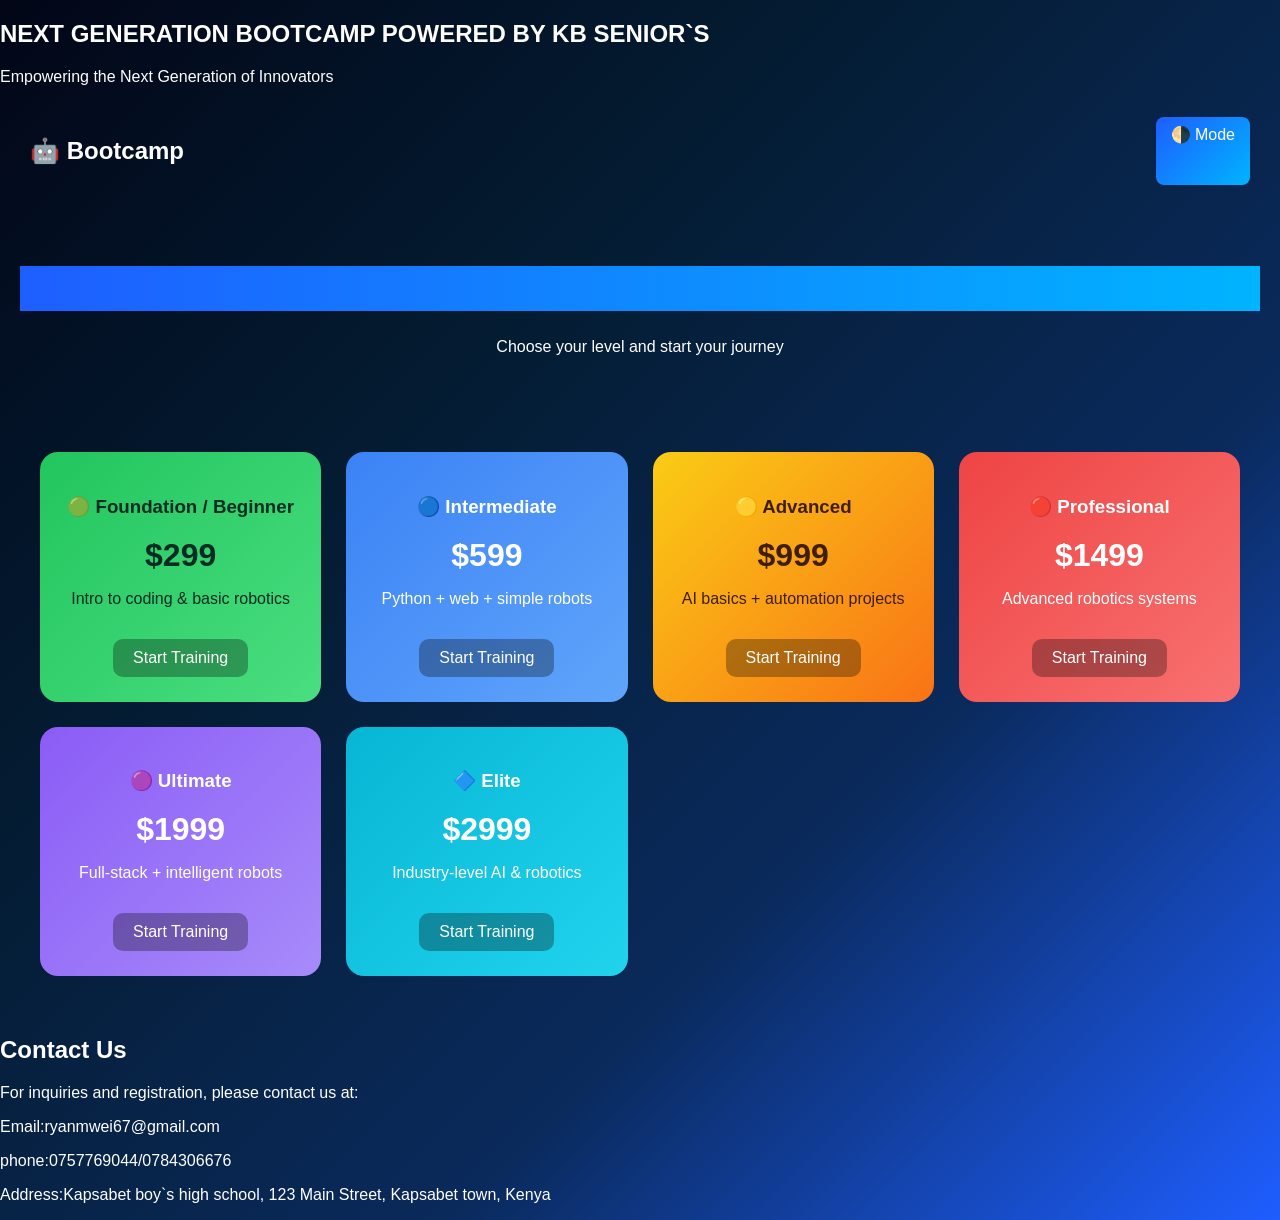
==== price/index1.html @ b8b3be38 "first commit" ====
<!DOCTYPE html>
<html lang="en">
<head>
<meta charset="UTF-8">
<meta name="viewport" content="width=device-width, initial-scale=1.0">
<title>Bootcamp Pricing</title>

<style>

/* ===== THEME ===== */
:root {
  --bg: linear-gradient(135deg, #020617, #041c32, #0a2a5c, #1e5eff);
  --text: #ffffff;
  --card-bg: rgba(255,255,255,0.05);
}

.light-mode {
  --bg: linear-gradient(135deg, #f0f9ff, #e0f2fe, #bae6fd);
  --text: #020617;
  --card-bg: rgba(0,0,0,0.05);
}

/* ===== BODY ===== */
body {
  margin: 0;
  font-family: 'Segoe UI', sans-serif;
  background: var(--bg);
  color: var(--text);
  transition: 0.4s;
}

/* ===== NAVBAR ===== */
.navbar {
  display: flex;
  justify-content: space-between;
  padding: 15px 30px;
}

.toggle {
  cursor: pointer;
  padding: 8px 15px;
  border-radius: 8px;
  background: linear-gradient(135deg, #1e5eff, #00b4ff);
  color: white;
}

/* ===== GRID ===== */
.grid {
  display: grid;
  grid-template-columns: repeat(auto-fit, minmax(250px, 1fr));
  gap: 25px;
  padding: 40px;
}

/* ===== CARD ===== */
.card {
  padding: 25px;
  border-radius: 18px;
  text-align: center;
  background: var(--card-bg);
  backdrop-filter: blur(10px);
  transition: 0.3s;
}

.card:hover {
  transform: translateY(-10px) scale(1.03);
}

/* ===== LEVEL COLORS ===== */
.card:nth-child(1) { background: linear-gradient(135deg, #22c55e, #4ade80); color: #022c22; }
.card:nth-child(2) { background: linear-gradient(135deg, #3b82f6, #60a5fa); }
.card:nth-child(3) { background: linear-gradient(135deg, #facc15, #f97316); color: #3f1d00; }
.card:nth-child(4) { background: linear-gradient(135deg, #ef4444, #f87171); }
.card:nth-child(5) { background: linear-gradient(135deg, #8b5cf6, #a78bfa); }
.card:nth-child(6) { background: linear-gradient(135deg, #06b6d4, #22d3ee); }

/* ===== PRICE ===== */
.price {
  font-size: 2rem;
  margin: 10px 0;
  font-weight: bold;
}

/* ===== BUTTON ===== */
.btn {
  display: inline-block;
  margin-top: 15px;
  padding: 10px 20px;
  border-radius: 10px;
  background: rgba(0,0,0,0.3);
  color: white;
  text-decoration: none;
  transition: 0.3s;
}

.btn:hover {
  background: rgba(0,0,0,0.6);
}

.light-mode .btn {
  background: rgba(0,0,0,0.1);
  color: #020617;
}

/* ===== HEADER ===== */
.header {
  text-align: center;
  padding: 40px 20px;
}

.header h1 {
  font-size: 2.5rem;
  background: linear-gradient(90deg, #1e5eff, #00b4ff);
  /* -webkit-background-clip: text; */
  -webkit-text-fill-color: transparent;
}

</style>
</head>

<section id="home" class="section">
    <h1>NEXT GENERATION<span> BOOTCAMP</span>
        <span> POWERED BY KB SENIOR`S</span></h1>
    <p>Empowering the Next Generation of Innovators</p>
</section>

<body>

<!-- NAVBAR -->
<div class="navbar">
  <h2>🤖 Bootcamp</h2>
  <span class="toggle" onclick="toggleMode()">🌗 Mode</span>
</div>

<!-- HEADER -->
<div class="header">
  <h1>Robotics & Programming Bootcamp</h1>
  <p>Choose your level and start your journey</p>
</div>

<!-- GRID -->
<div class="grid">

  <div class="card">
    <h3>🟢 Foundation / Beginner</h3>
    <p class="price">$299</p>
    <p>Intro to coding & basic robotics</p>
    <a href="#" class="btn">Start Training</a>
  </div>

  <div class="card">
    <h3>🔵 Intermediate</h3>
    <p class="price">$599</p>
    <p>Python + web + simple robots</p>
    <a href="#" class="btn">Start Training</a>
  </div>

  <div class="card">
    <h3>🟡 Advanced</h3>
    <p class="price">$999</p>
    <p>AI basics + automation projects</p>
    <a href="#" class="btn">Start Training</a>
  </div>

  <div class="card">
    <h3>🔴 Professional</h3>
    <p class="price">$1499</p>
    <p>Advanced robotics systems</p>
    <a href="#" class="btn">Start Training</a>
  </div>

  <div class="card">
    <h3>🟣 Ultimate</h3>
    <p class="price">$1999</p>
    <p>Full-stack + intelligent robots</p>
    <a href="#" class="btn">Start Training</a>
  </div>

  <div class="card">
    <h3>🔷 Elite</h3>
    <p class="price">$2999</p>
    <p>Industry-level AI & robotics</p>
    <a href="#" class="btn">Start Training</a>
  </div>

</div>

<!-- SCRIPT -->
<script>
function toggleMode() {
  document.body.classList.toggle("light-mode");

  if (document.body.classList.contains("light-mode")) {
    localStorage.setItem("theme", "light");
  } else {
    localStorage.setItem("theme", "dark");
  }
}

window.onload = () => {
  if (localStorage.getItem("theme") === "light") {
    document.body.classList.add("light-mode");
  }
};
</script>

</body>
<section id="contact" class="section">
    <h2>Contact Us</h2>
    <p>For inquiries and registration, please contact us at:</p>
    <p>Email:ryanmwei67@gmail.com</p>
    <p>phone:0757769044/0784306676</p>
    <p>Address:Kapsabet boy`s high school, 123 Main Street, Kapsabet town, Kenya</p>
</section>
</html>
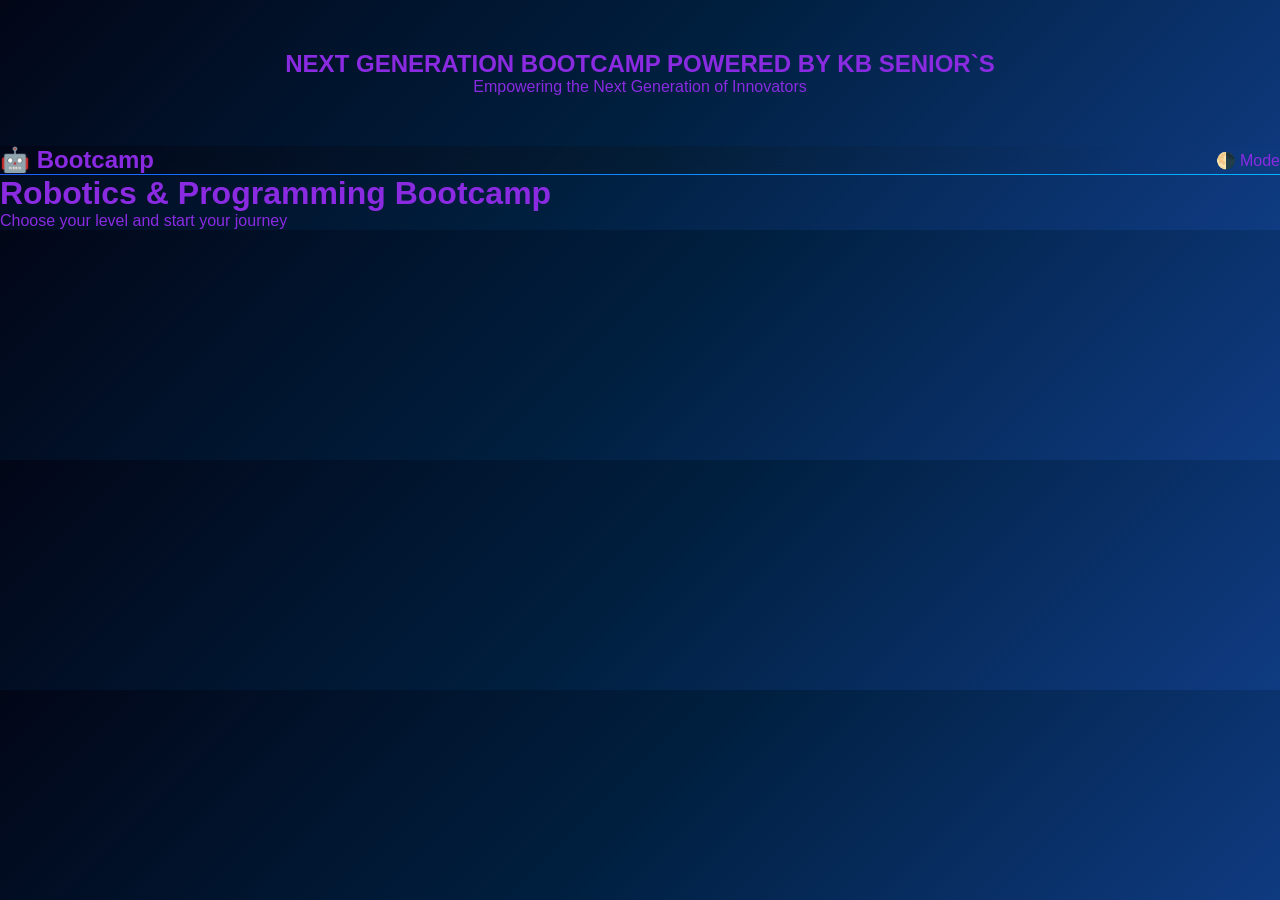
==== commit 7c797857: "cleanup: restructure client/server, fix JS syntax, theme loading, CSS selector fixes" ====
--- a/price/index1.html
+++ b/price/index1.html
@@ -1,130 +1,18 @@
+<!-- price/index1.html - fixed window.onload and script include -->
 <!DOCTYPE html>
 <html lang="en">
 <head>
 <meta charset="UTF-8">
 <meta name="viewport" content="width=device-width, initial-scale=1.0">
 <title>Bootcamp Pricing</title>
-
-<style>
-
-/* ===== THEME ===== */
-:root {
-  --bg: linear-gradient(135deg, #020617, #041c32, #0a2a5c, #1e5eff);
-  --text: #ffffff;
-  --card-bg: rgba(255,255,255,0.05);
-}
-
-.light-mode {
-  --bg: linear-gradient(135deg, #f0f9ff, #e0f2fe, #bae6fd);
-  --text: #020617;
-  --card-bg: rgba(0,0,0,0.05);
-}
-
-/* ===== BODY ===== */
-body {
-  margin: 0;
-  font-family: 'Segoe UI', sans-serif;
-  background: var(--bg);
-  color: var(--text);
-  transition: 0.4s;
-}
-
-/* ===== NAVBAR ===== */
-.navbar {
-  display: flex;
-  justify-content: space-between;
-  padding: 15px 30px;
-}
-
-.toggle {
-  cursor: pointer;
-  padding: 8px 15px;
-  border-radius: 8px;
-  background: linear-gradient(135deg, #1e5eff, #00b4ff);
-  color: white;
-}
-
-/* ===== GRID ===== */
-.grid {
-  display: grid;
-  grid-template-columns: repeat(auto-fit, minmax(250px, 1fr));
-  gap: 25px;
-  padding: 40px;
-}
-
-/* ===== CARD ===== */
-.card {
-  padding: 25px;
-  border-radius: 18px;
-  text-align: center;
-  background: var(--card-bg);
-  backdrop-filter: blur(10px);
-  transition: 0.3s;
-}
-
-.card:hover {
-  transform: translateY(-10px) scale(1.03);
-}
-
-/* ===== LEVEL COLORS ===== */
-.card:nth-child(1) { background: linear-gradient(135deg, #22c55e, #4ade80); color: #022c22; }
-.card:nth-child(2) { background: linear-gradient(135deg, #3b82f6, #60a5fa); }
-.card:nth-child(3) { background: linear-gradient(135deg, #facc15, #f97316); color: #3f1d00; }
-.card:nth-child(4) { background: linear-gradient(135deg, #ef4444, #f87171); }
-.card:nth-child(5) { background: linear-gradient(135deg, #8b5cf6, #a78bfa); }
-.card:nth-child(6) { background: linear-gradient(135deg, #06b6d4, #22d3ee); }
-
-/* ===== PRICE ===== */
-.price {
-  font-size: 2rem;
-  margin: 10px 0;
-  font-weight: bold;
-}
-
-/* ===== BUTTON ===== */
-.btn {
-  display: inline-block;
-  margin-top: 15px;
-  padding: 10px 20px;
-  border-radius: 10px;
-  background: rgba(0,0,0,0.3);
-  color: white;
-  text-decoration: none;
-  transition: 0.3s;
-}
-
-.btn:hover {
-  background: rgba(0,0,0,0.6);
-}
-
-.light-mode .btn {
-  background: rgba(0,0,0,0.1);
-  color: #020617;
-}
-
-/* ===== HEADER ===== */
-.header {
-  text-align: center;
-  padding: 40px 20px;
-}
-
-.header h1 {
-  font-size: 2.5rem;
-  background: linear-gradient(90deg, #1e5eff, #00b4ff);
-  /* -webkit-background-clip: text; */
-  -webkit-text-fill-color: transparent;
-}
-
-</style>
+<link rel="stylesheet" href="/style.css">
 </head>
-
+<body>
 <section id="home" class="section">
-    <h1>NEXT GENERATION<span> BOOTCAMP</span>
+    <h1>NEXT GENERATION <span> BOOTCAMP</span>
         <span> POWERED BY KB SENIOR`S</span></h1>
     <p>Empowering the Next Generation of Innovators</p>
 </section>
-
-<body>
 
 <!-- NAVBAR -->
 <div class="navbar">
@@ -138,78 +26,17 @@
   <p>Choose your level and start your journey</p>
 </div>
 
-<!-- GRID -->
-<div class="grid">
-
-  <div class="card">
-    <h3>🟢 Foundation / Beginner</h3>
-    <p class="price">$299</p>
-    <p>Intro to coding & basic robotics</p>
-    <a href="#" class="btn">Start Training</a>
-  </div>
-
-  <div class="card">
-    <h3>🔵 Intermediate</h3>
-    <p class="price">$599</p>
-    <p>Python + web + simple robots</p>
-    <a href="#" class="btn">Start Training</a>
-  </div>
-
-  <div class="card">
-    <h3>🟡 Advanced</h3>
-    <p class="price">$999</p>
-    <p>AI basics + automation projects</p>
-    <a href="#" class="btn">Start Training</a>
-  </div>
-
-  <div class="card">
-    <h3>🔴 Professional</h3>
-    <p class="price">$1499</p>
-    <p>Advanced robotics systems</p>
-    <a href="#" class="btn">Start Training</a>
-  </div>
-
-  <div class="card">
-    <h3>🟣 Ultimate</h3>
-    <p class="price">$1999</p>
-    <p>Full-stack + intelligent robots</p>
-    <a href="#" class="btn">Start Training</a>
-  </div>
-
-  <div class="card">
-    <h3>🔷 Elite</h3>
-    <p class="price">$2999</p>
-    <p>Industry-level AI & robotics</p>
-    <a href="#" class="btn">Start Training</a>
-  </div>
-
-</div>
+<!-- GRID -- content omitted for brevity -->
 
 <!-- SCRIPT -->
+<script src="/public/js/app.js"></script>
 <script>
-function toggleMode() {
-  document.body.classList.toggle("light-mode");
-
-  if (document.body.classList.contains("light-mode")) {
-    localStorage.setItem("theme", "light");
-  } else {
-    localStorage.setItem("theme", "dark");
+function loadSavedTheme() {
+  if (localStorage.getItem('theme') === 'light') {
+    document.body.classList.add('light-mode');
   }
 }
-
-window.onload = () => {
-  if (localStorage.getItem("theme") === "light") {
-    document.body.classList.add("light-mode");
-  }
-};
+window.addEventListener('DOMContentLoaded', loadSavedTheme);
 </script>
-
 </body>
-<section id="contact" class="section">
-    <h2>Contact Us</h2>
-    <p>For inquiries and registration, please contact us at:</p>
-    <p>Email:ryanmwei67@gmail.com</p>
-    <p>phone:0757769044/0784306676</p>
-    <p>Address:Kapsabet boy`s high school, 123 Main Street, Kapsabet town, Kenya</p>
-</section>
-</html>+</html>
--- a/style.css
+++ b/style.css
@@ -0,0 +1,78 @@
+/* style.css - small fixes and selectors cleanup */
+* {
+  margin: 0;
+  padding: 0;
+  box-sizing: border-box;
+  font-family: Arial, Helvetica, sans-serif;
+}
+
+body {
+  background: linear-gradient(135deg, #020617, #001f3f, #0f3b82);
+  color: blueviolet;
+}
+
+.navbar{
+    display: flex;
+    justify-content: space-between;
+    align-items: center;
+    position: sticky;
+    background: linear-gradient(navy, blue);
+    z-index: 1000;
+    background: linear-gradient(135deg, rgba(2,6,23,0.85), rgba(4,28,50,0.75), rgba(15,59,130,0.7));
+    backdrop-filter: blur(12px);
+    border-bottom: 1px solid;
+    border-image: linear-gradient(90deg, #1e5eff, #00b4ff) 1;
+}
+
+.logo {
+    display: flex;
+    align-items: center;
+    color: white;
+    font-size: 24px;
+}
+
+.nav-links li a{
+    display: inline-flex;
+    align-items: center;
+    margin: 0 10px;
+    text-decoration: none;
+    color: rgb(34, 248, 6);
+    padding: 8px 16px;
+}
+
+#home {
+    padding: 50px;
+    text-align: center;
+}
+
+.hero {
+    position: relative;
+    height: 100vh;
+    overflow: hidden;
+    text-align: center;
+}
+
+#about {
+    padding: 50px;
+    text-align: center;
+}
+
+#activities {
+    padding: 50px;
+    text-align: center;
+}
+
+#projects {
+    padding: 50px;
+    text-align: center;
+}
+
+#price {
+    padding: 50px;
+    text-align: center;
+}
+
+#contact {
+    padding: 50px;
+    text-align: center;
+}
